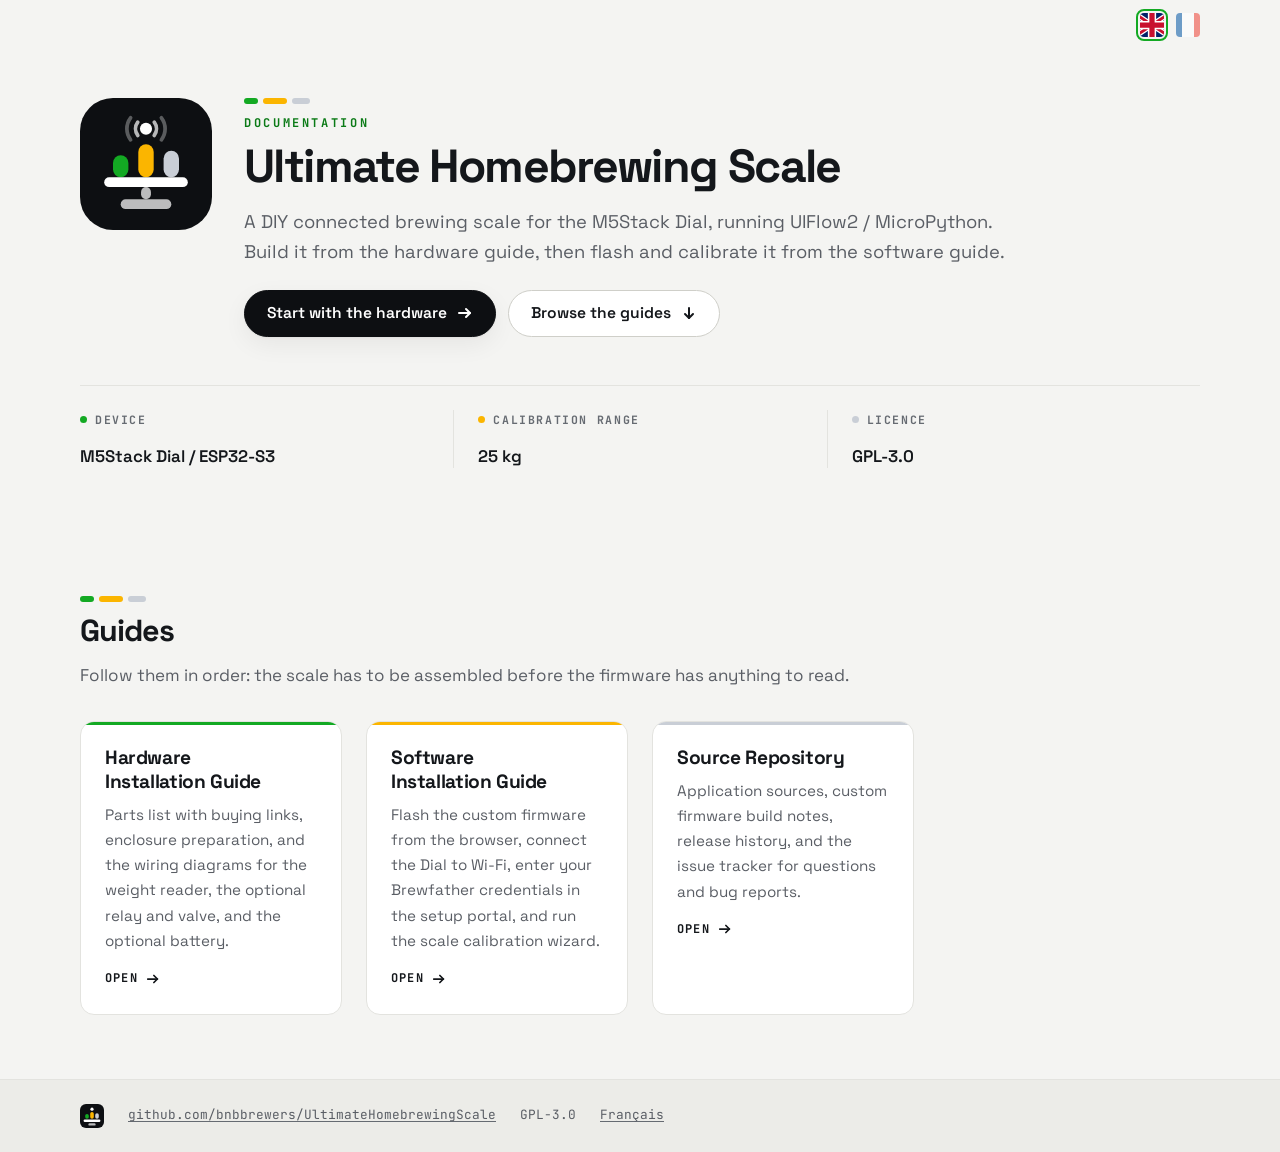
==== docs/index.html @ 586615c9 "feat(docs): rebuild the documentation site on the UHS styleguide Replace the per-page inline CSS of " ====
<!doctype html>
<html lang="en">
  <head>
    <meta charset="utf-8">
    <meta name="viewport" content="width=device-width, initial-scale=1">
    <title>Ultimate Homebrewing Scale — Documentation</title>
    <meta
      name="description"
      content="Documentation for Ultimate Homebrewing Scale, a DIY connected brewing scale for the M5Stack Dial: hardware assembly and software installation guides."
    >
    <link rel="stylesheet" href="assets/css/uhs-docs.css">
    <link rel="icon" type="image/png" sizes="32x32" href="assets/logo/uhs-logo-dark-32.png">
    <link rel="icon" type="image/png" sizes="16x16" href="assets/logo/uhs-logo-dark-16.png">
    <link rel="apple-touch-icon" sizes="180x180" href="assets/logo/uhs-logo-dark-180.png">
    <meta property="og:image" content="https://bnbbrewers.github.io/UltimateHomebrewingScale/assets/logo/uhs-logo-dark-1024.png">
  </head>
  <body>
    <a class="uhs-skip" href="#main">Skip to content</a>

    <header class="uhs-header">
      <div class="wrap">
        <nav class="uhs-lang" aria-label="Language">
          <a href="./" hreflang="en" lang="en" aria-current="true" title="English" aria-label="English"><img src="assets/flags/en.svg" alt="" width="24" height="24"></a>
          <a href="fr/" hreflang="fr" lang="fr" title="Français" aria-label="Français"><img src="assets/flags/fr.svg" alt="" width="24" height="24"></a>
        </nav>
      </div>
    </header>

    <section class="uhs-hero" aria-labelledby="page-title">
      <div class="wrap">
        <div class="uhs-hero__head">
          <svg class="uhs-hero__logo" viewBox="0 0 120 120" role="img" aria-label="Ultimate Homebrewing Scale">
            <rect width="120" height="120" rx="30" fill="#0D0F12"/>
            <g fill="none" stroke="#FFFFFF" stroke-width="3.4" stroke-linecap="round">
              <path d="M46 38A16.5 16.5 0 0 1 46 18" stroke-opacity=".32"/>
              <path d="M74 18A16.5 16.5 0 0 1 74 38" stroke-opacity=".32"/>
              <path d="M52.5 34A10 10 0 0 1 52.5 22" stroke-opacity=".7"/>
              <path d="M67.5 22A10 10 0 0 1 67.5 34" stroke-opacity=".7"/>
            </g>
            <circle cx="60" cy="28" r="5.5" fill="#FFFFFF"/>
            <rect x="30" y="52" width="14" height="20" rx="7" fill="#13A923"/>
            <rect x="53" y="42" width="14" height="30" rx="7" fill="#FBB500"/>
            <rect x="76" y="48" width="14" height="24" rx="7" fill="#C9CED6"/>
            <rect x="22" y="72" width="76" height="9" rx="4.5" fill="#FFFFFF"/>
            <rect x="55.5" y="81" width="9" height="11" rx="4.5" fill="#FFFFFF" fill-opacity=".72"/>
            <rect x="37" y="92" width="46" height="9" rx="4.5" fill="#FFFFFF" fill-opacity=".72"/>
          </svg>

          <div class="uhs-hero__text">
            <span class="uhs-rule" aria-hidden="true"><i></i><i></i><i></i></span>
            <p class="uhs-eyebrow">Documentation</p>
            <h1 id="page-title">Ultimate Homebrewing Scale</h1>
            <p class="uhs-lede">
              A DIY connected brewing scale for the M5Stack Dial, running UIFlow2 / MicroPython.
              Build it from the hardware guide, then flash and calibrate it from the software guide.
            </p>
            <div class="uhs-actions">
              <a class="uhs-btn" href="HardwareInstallationGuide/en/">
                Start with the hardware
                <svg width="16" height="16" viewBox="0 0 16 16" fill="none" stroke="currentColor" stroke-width="2" stroke-linecap="round" stroke-linejoin="round" aria-hidden="true"><path d="M2 8h11"/><path d="M9 4l4 4-4 4"/></svg>
              </a>
              <a class="uhs-btn uhs-btn--ghost" href="#guides">
                Browse the guides
                <svg width="16" height="16" viewBox="0 0 16 16" fill="none" stroke="currentColor" stroke-width="2" stroke-linecap="round" stroke-linejoin="round" aria-hidden="true"><path d="M8 3v10"/><path d="M4 9l4 4 4-4"/></svg>
              </a>
            </div>
          </div>
        </div>

        <div class="uhs-facts">
          <div>
            <p class="uhs-facts__label">Device</p>
            <p class="uhs-facts__value">M5Stack Dial / ESP32-S3</p>
          </div>
          <div>
            <p class="uhs-facts__label">Calibration range</p>
            <p class="uhs-facts__value">25 kg</p>
          </div>
          <div>
            <p class="uhs-facts__label">Licence</p>
            <p class="uhs-facts__value">GPL-3.0</p>
          </div>
        </div>
      </div>
    </section>

    <main id="main">
      <section id="guides" class="uhs-section">
        <div class="wrap">
          <span class="uhs-rule" aria-hidden="true"><i></i><i></i><i></i></span>
          <h2>Guides</h2>
          <p class="uhs-section__intro">
            Follow them in order: the scale has to be assembled before the firmware has anything to read.
          </p>

          <div class="uhs-cards">
            <a class="uhs-card uhs-card--link" href="HardwareInstallationGuide/en/">
              <h3>Hardware Installation Guide</h3>
              <p>
                Parts list with buying links, enclosure preparation, and the wiring diagrams for the weight
                reader, the optional relay and valve, and the optional battery.
              </p>
              <span class="uhs-card__more">
                Open
                <svg width="14" height="14" viewBox="0 0 16 16" fill="none" stroke="currentColor" stroke-width="2" stroke-linecap="round" stroke-linejoin="round" aria-hidden="true"><path d="M2 8h11"/><path d="M9 4l4 4-4 4"/></svg>
              </span>
            </a>

            <a class="uhs-card uhs-card--link" href="SoftwareInstallationGuide/en/">
              <h3>Software Installation Guide</h3>
              <p>
                Flash the custom firmware from the browser, connect the Dial to Wi-Fi, enter your Brewfather
                credentials in the setup portal, and run the scale calibration wizard.
              </p>
              <span class="uhs-card__more">
                Open
                <svg width="14" height="14" viewBox="0 0 16 16" fill="none" stroke="currentColor" stroke-width="2" stroke-linecap="round" stroke-linejoin="round" aria-hidden="true"><path d="M2 8h11"/><path d="M9 4l4 4-4 4"/></svg>
              </span>
            </a>

            <a class="uhs-card uhs-card--link" href="https://github.com/bnbbrewers/UltimateHomebrewingScale">
              <h3>Source Repository</h3>
              <p>
                Application sources, custom firmware build notes, release history, and the issue tracker for
                questions and bug reports.
              </p>
              <span class="uhs-card__more">
                Open
                <svg width="14" height="14" viewBox="0 0 16 16" fill="none" stroke="currentColor" stroke-width="2" stroke-linecap="round" stroke-linejoin="round" aria-hidden="true"><path d="M2 8h11"/><path d="M9 4l4 4-4 4"/></svg>
              </span>
            </a>
          </div>
        </div>
      </section>
    </main>

    <footer class="uhs-footer">
      <div class="wrap">
        <svg viewBox="0 0 120 120" aria-hidden="true">
          <rect width="120" height="120" rx="30" fill="#0D0F12"/>
          <circle cx="60" cy="26" r="8" fill="#FFFFFF"/>
          <rect x="26" y="50" width="18" height="24" rx="9" fill="#13A923"/>
          <rect x="51" y="40" width="18" height="34" rx="9" fill="#FBB500"/>
          <rect x="76" y="46" width="18" height="28" rx="9" fill="#C9CED6"/>
          <rect x="18" y="78" width="84" height="12" rx="6" fill="#FFFFFF"/>
          <rect x="42" y="96" width="36" height="12" rx="6" fill="#FFFFFF" fill-opacity=".72"/>
        </svg>
        <a href="https://github.com/bnbbrewers/UltimateHomebrewingScale">github.com/bnbbrewers/UltimateHomebrewingScale</a>
        <span>GPL-3.0</span>
        <a href="fr/" hreflang="fr" lang="fr">Français</a>
      </div>
    </footer>
  </body>
</html>
---- docs/assets/css/uhs-docs.css ----
/* Ultimate Homebrewing Scale — documentation stylesheet.
   Single stylesheet for every page published under docs/.
   DOCS_STYLEGUIDE.md is the source of truth; section numbers below match it. */

/* ------------------------------------------------------------------ fonts */
/* Self-hosted so the documentation stays readable offline from a clone. */

@font-face {
  font-family: "Space Grotesk";
  font-style: normal;
  font-weight: 300 700;
  font-display: swap;
  src: url("../fonts/space-grotesk-latin-wght-normal.woff2") format("woff2");
}

@font-face {
  font-family: "JetBrains Mono";
  font-style: normal;
  font-weight: 100 800;
  font-display: swap;
  src: url("../fonts/jetbrains-mono-latin-wght-normal.woff2") format("woff2");
}

/* ------------------------------------------------------------- §2 tokens */

:root {
  color-scheme: light dark;

  /* brand */
  --uhs-ink:        #0D0F12;
  --uhs-green:      #13A923;   /* hop   — flat fills and graphics */
  --uhs-amber:      #FBB500;   /* malt  — flat fills and graphics */
  --uhs-steel:      #C9CED6;   /* keg   — flat fills and graphics */

  /* readable variants for text on a light surface */
  --uhs-green-ink:  #0A7A16;
  --uhs-amber-ink:  #8A6200;
  --uhs-steel-ink:  #5A6270;

  /* surfaces */
  --uhs-bg:         #F4F4F2;
  --uhs-surface:    #FFFFFF;
  --uhs-surface-2:  #ECECE8;
  --uhs-border:     #E3E3DF;
  --uhs-border-strong: #CFCFC9;

  /* text */
  --uhs-text:       #14171B;
  --uhs-text-muted: #5A5E65;
  /* Styleguide 2 gives #80858C, but that is 3.37:1 on --uhs-bg and section 7
     requires 4.5:1 for text — this token labels the facts band. Darkened to
     the lightest value clearing 4.5:1 on all three light surfaces
     (bg 4.88, surface 5.37, surface-2 4.53), still lighter than
     --uhs-text-muted so the hierarchy holds. */
  --uhs-text-faint: #666B72;

  /* callout tints */
  --uhs-tint-green: #F1FAF2;
  --uhs-tint-amber: #FFF8E6;
  --uhs-tint-steel: #F2F4F7;

  /* code */
  --uhs-code-bg:    #0D0F12;
  --uhs-code-fg:    #EDEFF2;

  /* primary button — inverts in the dark theme */
  --uhs-btn-bg:       #0D0F12;
  --uhs-btn-fg:       #FFFFFF;
  --uhs-btn-bg-hover: #252A32;

  /* type */
  --uhs-font-sans: "Space Grotesk", ui-sans-serif, system-ui, "Segoe UI", sans-serif;
  --uhs-font-mono: "JetBrains Mono", ui-monospace, SFMono-Regular, Menlo, monospace;

  /* rhythm */
  --uhs-space-1: 4px;   --uhs-space-2: 8px;   --uhs-space-3: 12px;
  --uhs-space-4: 16px;  --uhs-space-5: 24px;  --uhs-space-6: 32px;
  --uhs-space-7: 48px;  --uhs-space-8: 64px;

  --uhs-radius-sm: 8px;
  --uhs-radius:    14px;
  --uhs-radius-lg: 20px;
  --uhs-radius-pill: 999px;

  --uhs-shadow: 0 1px 2px rgba(13, 15, 18, .04), 0 8px 24px rgba(13, 15, 18, .06);
  --uhs-shadow-lift: 0 2px 4px rgba(13, 15, 18, .06), 0 14px 32px rgba(13, 15, 18, .10);

  --uhs-measure: 72ch;   /* reading width of body copy */
  --uhs-page:   1120px;  /* container max width */
}

@media (prefers-color-scheme: dark) {
  :root {
    --uhs-bg:         #0D0F12;
    --uhs-surface:    #15181D;
    --uhs-surface-2:  #1D2128;
    --uhs-border:     #262B33;
    --uhs-border-strong: #343A44;

    --uhs-text:       #EDEFF2;
    --uhs-text-muted: #A2A8B2;
    /* Same section 7 correction as the light theme: the styleguide value
       #7C838D is 4.22:1 on --uhs-surface-2. Lightened to clear 4.5:1 on all
       three dark surfaces, still darker than --uhs-text-muted. */
    --uhs-text-faint: #818892;

    --uhs-green-ink:  #3FD152;
    --uhs-amber-ink:  #FFC633;
    --uhs-steel-ink:  #A8B0BB;

    --uhs-tint-green: #101E13;
    --uhs-tint-amber: #211A08;
    --uhs-tint-steel: #161A20;

    --uhs-code-bg:    #05070A;

    --uhs-btn-bg:       #EDEFF2;
    --uhs-btn-fg:       #0D0F12;
    --uhs-btn-bg-hover: #FFFFFF;

    --uhs-shadow: 0 1px 2px rgba(0,0,0,.4), 0 8px 24px rgba(0,0,0,.35);
    --uhs-shadow-lift: 0 2px 4px rgba(0,0,0,.45), 0 14px 32px rgba(0,0,0,.45);
  }
}

/* --------------------------------------------------- §3 base and typography */

*, *::before, *::after { box-sizing: border-box; }

html {
  scroll-behavior: smooth;
  -webkit-text-size-adjust: 100%;
}

body {
  margin: 0;
  background: var(--uhs-bg);
  color: var(--uhs-text);
  font-family: var(--uhs-font-sans);
  font-size: 1.0625rem;
  font-weight: 400;
  line-height: 1.65;
}

.wrap {
  width: min(100% - 2 * var(--uhs-space-5), var(--uhs-page));
  margin-inline: auto;
}

h1, h2, h3 {
  font-family: var(--uhs-font-sans);
  font-weight: 700;
  color: var(--uhs-text);
  text-wrap: balance;
}

h1 {
  margin: 0 0 var(--uhs-space-4);
  font-size: clamp(2rem, 4.4vw, 2.9rem);
  line-height: 1.05;
  letter-spacing: -0.035em;
}

h2 {
  margin: 0 0 var(--uhs-space-3);
  font-size: clamp(1.5rem, 3vw, 1.9rem);
  line-height: 1.15;
  letter-spacing: -0.03em;
}

h3 {
  margin: 0 0 var(--uhs-space-3);
  font-size: 1.2rem;
  line-height: 1.25;
  letter-spacing: -0.02em;
}

:where(p) { max-width: var(--uhs-measure); }
p { margin: 0 0 var(--uhs-space-4); }
p:last-child { margin-bottom: 0; }

a {
  color: inherit;
  text-decoration: underline;
  text-decoration-thickness: 0.07em;
  text-decoration-color: var(--uhs-text-faint);
  text-underline-offset: 0.18em;
}

a:hover { text-decoration-color: currentColor; }

strong { font-weight: 700; }

:focus-visible {
  outline: 2px solid var(--uhs-green);
  outline-offset: 2px;
  border-radius: 2px;
}

/* The sticky anchor bar must never cover the heading it jumped to. */
[id] { scroll-margin-top: 84px; }

.uhs-skip {
  position: absolute;
  left: var(--uhs-space-4);
  top: -100px;
  z-index: 40;
  padding: 10px 16px;
  border-radius: var(--uhs-radius-pill);
  background: var(--uhs-btn-bg);
  color: var(--uhs-btn-fg);
  font-weight: 600;
  text-decoration: none;
  transition: top .15s ease;
}

.uhs-skip:focus-visible { top: var(--uhs-space-3); }

/* --------------------------------------------- §5.0 three-colour brand rule */

.uhs-rule {
  display: flex;
  align-items: flex-end;
  gap: 5px;
  margin-bottom: var(--uhs-space-3);
}

.uhs-rule i { display: block; height: 6px; border-radius: 3px; }
.uhs-rule i:nth-child(1) { width: 14px; background: var(--uhs-green); }
.uhs-rule i:nth-child(2) { width: 24px; background: var(--uhs-amber); }
.uhs-rule i:nth-child(3) { width: 18px; background: var(--uhs-steel); }

/* ------------------------------------------------------------- §5.1 header */

/* Transparent: a filled strip carrying only two flags reads as a separate,
   empty band above the hero. It sits on the page instead. */
.uhs-header {
  background: transparent;
  border-bottom: 0;
}

.uhs-header .wrap {
  display: flex;
  align-items: center;
  justify-content: flex-end;
  min-height: 50px;
}

.uhs-lang {
  display: inline-flex;
  align-items: center;
  gap: var(--uhs-space-3);
}

.uhs-lang a {
  display: inline-flex;
  border-radius: 4px;
  text-decoration: none;
  opacity: .55;
  transition: opacity .15s ease;
}

.uhs-lang a:hover { opacity: 1; }

.uhs-lang a[aria-current="true"] {
  opacity: 1;
  outline: 2px solid var(--uhs-green);
  outline-offset: 2px;
}

.uhs-lang img {
  display: block;
  width: 24px;
  height: 24px;
  border-radius: 4px;
  object-fit: cover;
}

/* --------------------------------------------------------------- §5.2 hero */

.uhs-hero { padding-block: var(--uhs-space-7) var(--uhs-space-8); }

/* Two-column hero: copy on the left, summary panel on the right. Needs more
   room than the §6 paliers give, so it splits at its own 900px breakpoint —
   below that the panel drops under the copy. */
.uhs-hero__grid {
  display: grid;
  gap: var(--uhs-space-6);
  align-items: start;
}

@media (min-width: 900px) {
  .uhs-hero__grid { grid-template-columns: minmax(0, 1fr) minmax(0, 400px); }
}

/* Recessed: the panel sits a step away from the page so the boxes inside it
   can sit on --uhs-surface and read as raised. Three levels, both themes. */
.uhs-hero__panel {
  padding: var(--uhs-space-5);
  background: var(--uhs-surface-2);
  border: 1px solid var(--uhs-border);
  border-radius: var(--uhs-radius);
}

.uhs-hero__panel > :first-child { margin-top: 0; }

.uhs-hero__panel .uhs-hero__figure {
  max-width: none;
  margin: 0;
}

/* Compact: the panel has to stay close to the height of the copy beside it. */
.uhs-hero__panel .uhs-diagram__box {
  padding: var(--uhs-space-2) var(--uhs-space-3);
  border-color: var(--uhs-border-strong);
  font-size: .9rem;
}

.uhs-hero__panel .uhs-diagram__box span { margin-top: 0; }

.uhs-hero__head {
  display: flex;
  flex-direction: column;
  align-items: flex-start;
  gap: var(--uhs-space-5);
}

.uhs-hero__logo {
  flex: none;
  width: 84px;
  height: 84px;
}

/* align-items: flex-start above is what the row layout needs, but in the
   stacked layout it sizes this block to max-content and the h1 overflows the
   container. Stretch it back to the container width. */
.uhs-hero__text {
  align-self: stretch;
  max-width: var(--uhs-measure);
}

/* The hero illustration is a portrait device photo: bounded so it does not
   dominate the page the way a full-width figure would. */
.uhs-hero__figure {
  max-width: 300px;
  margin: var(--uhs-space-7) 0 0;
}

.uhs-eyebrow {
  margin: 0 0 var(--uhs-space-3);
  font-family: var(--uhs-font-mono);
  font-size: .75rem;
  font-weight: 700;
  line-height: 1.2;
  letter-spacing: 0.22em;
  text-transform: uppercase;
  color: var(--uhs-green-ink);
}

.uhs-lede {
  margin: 0;
  font-size: 1.15rem;
  line-height: 1.6;
  color: var(--uhs-text-muted);
}

/* Buttons — never more than two side by side. */

.uhs-actions {
  display: flex;
  flex-wrap: wrap;
  gap: var(--uhs-space-3);
  margin-top: var(--uhs-space-5);
}

.uhs-btn {
  display: inline-flex;
  align-items: center;
  gap: 10px;
  padding: 13px 22px;
  border: 1.5px solid var(--uhs-btn-bg);
  border-radius: var(--uhs-radius-pill);
  background: var(--uhs-btn-bg);
  color: var(--uhs-btn-fg);
  font-family: var(--uhs-font-sans);
  font-size: .975rem;
  font-weight: 600;
  line-height: 1.2;
  text-decoration: none;
  box-shadow: var(--uhs-shadow);
  cursor: pointer;
  transition: transform .15s ease, box-shadow .15s ease, background .15s ease, border-color .15s ease;
}

.uhs-btn svg {
  flex: none;
  transition: transform .15s ease;
}

.uhs-btn:hover {
  background: var(--uhs-btn-bg-hover);
  border-color: var(--uhs-btn-bg-hover);
  transform: translateY(-1px);
  box-shadow: var(--uhs-shadow-lift);
}

.uhs-btn:hover svg { transform: translateX(3px); }

.uhs-btn--ghost {
  background: var(--uhs-surface);
  color: var(--uhs-text);
  border-color: var(--uhs-border-strong);
  box-shadow: none;
}

.uhs-btn--ghost:hover {
  background: var(--uhs-surface-2);
  border-color: var(--uhs-border-strong);
  box-shadow: none;
}

.uhs-btn--ghost:hover svg { transform: translateY(2px); }

/* Facts band */

.uhs-facts {
  display: grid;
  gap: var(--uhs-space-5);
  margin-top: var(--uhs-space-7);
  padding-top: var(--uhs-space-5);
  border-top: 1px solid var(--uhs-border);
}

.uhs-facts__label {
  display: flex;
  align-items: center;
  gap: var(--uhs-space-2);
  font-family: var(--uhs-font-mono);
  font-size: .72rem;
  font-weight: 700;
  letter-spacing: 0.14em;
  text-transform: uppercase;
  color: var(--uhs-text-faint);
}

.uhs-facts__label::before {
  content: "";
  flex: none;
  width: 7px;
  height: 7px;
  border-radius: 50%;
  background: var(--uhs-steel);
}

.uhs-facts > div:nth-child(3n+1) .uhs-facts__label::before { background: var(--uhs-green); }
.uhs-facts > div:nth-child(3n+2) .uhs-facts__label::before { background: var(--uhs-amber); }
.uhs-facts > div:nth-child(3n)   .uhs-facts__label::before { background: var(--uhs-steel); }

.uhs-facts__value {
  margin-top: var(--uhs-space-2);
  font-size: 1.05rem;
  font-weight: 600;
  line-height: 1.4;
}

/* ------------------------------------------------- §5.3 sticky anchor bar */

.uhs-toc {
  position: sticky;
  top: 0;
  z-index: 20;
  background: var(--uhs-surface);
  border-top: 1px solid var(--uhs-border);
  border-bottom: 1px solid var(--uhs-border);
}

.uhs-toc .wrap {
  display: flex;
  align-items: center;
  gap: var(--uhs-space-4);
  min-height: 54px;
}

.uhs-toc__brand {
  flex: none;
  display: inline-flex;
  align-items: center;
  gap: var(--uhs-space-2);
  text-decoration: none;
}

.uhs-toc__brand svg { display: block; flex: none; }

.uhs-toc__brand span {
  display: none;
  font-family: var(--uhs-font-sans);
  font-size: 1.15rem;
  font-weight: 700;
  letter-spacing: -0.05em;
}

.uhs-toc__sep {
  flex: none;
  align-self: stretch;
  width: 1px;
  margin-block: 12px;
  background: var(--uhs-border);
}

.uhs-toc ul {
  display: flex;
  gap: var(--uhs-space-2);
  margin: 0;
  padding: 0;
  max-width: none;
  list-style: none;
  overflow-x: auto;
  scrollbar-width: none;
}

.uhs-toc ul::-webkit-scrollbar { display: none; }

/* Scoped to the list: a bare `.uhs-toc a` also matches the brand link and,
   being the more specific selector, would turn it into a pill. */
.uhs-toc ul a {
  display: block;
  padding: 6px 12px;
  /* Two deviations from styleguide 5.3, both on request: 2.5px rather than
     1.5px, and neutral label text instead of the border's -ink variant.
     Only the border carries the colour. */
  border: 2.5px solid var(--uhs-steel);
  border-radius: var(--uhs-radius-pill);
  font-family: var(--uhs-font-mono);
  font-size: .8rem;
  line-height: 1.3;
  white-space: nowrap;
  text-decoration: none;
  color: var(--uhs-text);
  transition: background .15s ease;
}

.uhs-toc li:nth-child(3n+1) a { border-color: var(--uhs-green); }
.uhs-toc li:nth-child(3n+1) a:hover { background: var(--uhs-tint-green); }
.uhs-toc li:nth-child(3n+2) a { border-color: var(--uhs-amber); }
.uhs-toc li:nth-child(3n+2) a:hover { background: var(--uhs-tint-amber); }
.uhs-toc li:nth-child(3n)   a { border-color: var(--uhs-steel); }
.uhs-toc li:nth-child(3n)   a:hover { background: var(--uhs-tint-steel); }

/* ----------------------------------------------------------- §5.4 sections */

.uhs-section { padding-block: var(--uhs-space-8); }
.uhs-section + .uhs-section { border-top: 1px solid var(--uhs-border); }

.uhs-section__intro {
  margin: 0;
  color: var(--uhs-text-muted);
}

.uhs-subhead {
  margin: var(--uhs-space-7) 0 var(--uhs-space-3);
  font-size: 1.05rem;
}

/* ------------------------------------------------------------- §5.5 cards */

.uhs-cards {
  display: grid;
  /* auto-fill, not auto-fit: auto-fit collapses the empty tracks, so a group
     holding a single card stretches it across the full page width and its
     photo becomes a letterbox. */
  grid-template-columns: repeat(auto-fill, minmax(240px, 1fr));
  gap: var(--uhs-space-5);
  margin-top: var(--uhs-space-6);
}

.uhs-card {
  position: relative;
  overflow: hidden;
  padding: var(--uhs-space-5);
  background: var(--uhs-surface);
  border: 1px solid var(--uhs-border);
  border-radius: var(--uhs-radius);
}

.uhs-card::before {
  content: "";
  position: absolute;
  inset: 0 0 auto 0;
  height: 3px;
  background: var(--uhs-steel);
}

.uhs-card:nth-child(3n+1)::before { background: var(--uhs-green); }
.uhs-card:nth-child(3n+2)::before { background: var(--uhs-amber); }
.uhs-card:nth-child(3n)::before   { background: var(--uhs-steel); }

.uhs-card h3 { margin-bottom: var(--uhs-space-2); }

.uhs-card p {
  max-width: none;
  margin-bottom: 0;
  font-size: .95rem;
  color: var(--uhs-text-muted);
}

.uhs-card p + p { margin-top: var(--uhs-space-3); }

.uhs-cards + .uhs-note { margin-top: var(--uhs-space-6); }

/* Part card — the shopping-list variant: product photo, copy, buy links.
   Column layout so the buy links sit at the card foot however long the copy. */

.uhs-card--part {
  display: flex;
  flex-direction: column;
}

.uhs-card--part .uhs-card__links { margin-top: auto; }

.uhs-card__photo {
  margin: 0 0 var(--uhs-space-4);
  overflow: hidden;
  background: var(--uhs-surface-2);
  border: 1px solid var(--uhs-border);
  border-radius: var(--uhs-radius-sm);
}

.uhs-card__photo img {
  display: block;
  width: 100%;
  height: 168px;
  object-fit: contain;
}

.uhs-card__links {
  max-width: none;
  margin: var(--uhs-space-4) 0 0;
  padding-left: 1.15rem;
  font-family: var(--uhs-font-mono);
  font-size: .8rem;
  line-height: 1.6;
}

.uhs-card__links li + li { margin-top: var(--uhs-space-1); }

/* ------------------------------------------------------ §5.6 numbered steps */

.uhs-steps {
  counter-reset: uhs-step;
  max-width: none;
  margin: var(--uhs-space-6) 0 0;
  padding: 0;
  list-style: none;
}

.uhs-step {
  counter-increment: uhs-step;
  position: relative;
  padding-bottom: var(--uhs-space-7);
}

.uhs-step:last-child { padding-bottom: 0; }

.uhs-step::before {
  content: counter(uhs-step);
  display: flex;
  align-items: center;
  justify-content: center;
  width: 40px;
  height: 40px;
  margin-bottom: var(--uhs-space-4);
  border: 3px solid var(--uhs-steel);
  border-radius: 50%;
  background: var(--uhs-ink);
  color: #FFFFFF;
  font-family: var(--uhs-font-mono);
  font-size: .95rem;
  font-weight: 700;
  line-height: 1;
}

.uhs-step:nth-child(3n+1)::before { border-color: var(--uhs-green); }
.uhs-step:nth-child(3n+2)::before { border-color: var(--uhs-amber); }
.uhs-step:nth-child(3n)::before   { border-color: var(--uhs-steel); }

.uhs-step h3 { margin-top: 0; }

.uhs-step > ol,
.uhs-step > ul {
  max-width: var(--uhs-measure);
  margin: 0 0 var(--uhs-space-4);
  padding-left: 1.3rem;
}

.uhs-step > ol li + li,
.uhs-step > ul li + li { margin-top: var(--uhs-space-2); }

/* ------------------------------------------------------------ §5.7 figures */

.uhs-figure { margin: 0 0 var(--uhs-space-5); }

.uhs-figure img {
  display: block;
  max-width: 100%;
  height: auto;
  background: var(--uhs-surface);
  border: 1px solid var(--uhs-border);
  border-radius: var(--uhs-radius);
}

.uhs-figure figcaption {
  margin-top: var(--uhs-space-3);
  font-family: var(--uhs-font-mono);
  font-size: .8rem;
  line-height: 1.5;
  letter-spacing: 0.02em;
  color: var(--uhs-text-muted);
}

/* Device and phone screenshots are tall portraits shot at sensor resolution;
   left at container width they swamp the step they illustrate. Wiring
   diagrams are deliberately excluded — those are drawings meant to be read. */
.uhs-figure--portrait { max-width: 400px; }

.uhs-figures {
  display: grid;
  grid-template-columns: repeat(auto-fit, minmax(220px, 1fr));
  gap: var(--uhs-space-5);
  margin-bottom: var(--uhs-space-5);
}

.uhs-figures .uhs-figure { margin-bottom: 0; }

/* ----------------------------------------------------------- §5.8 callouts */

.uhs-note {
  margin: 0 0 var(--uhs-space-5);
  padding: var(--uhs-space-4);
  background: var(--uhs-tint-steel);
  border: 1px solid var(--uhs-border);
  border-left: 3px solid var(--uhs-steel-ink);
  border-radius: var(--uhs-radius-sm);
  font-size: .975rem;
}

.uhs-note p { max-width: none; }
.uhs-note > :last-child { margin-bottom: 0; }

.uhs-note__label { font-weight: 700; color: var(--uhs-steel-ink); }

.uhs-note--tip { background: var(--uhs-tint-green); border-left-color: var(--uhs-green); }
.uhs-note--tip .uhs-note__label { color: var(--uhs-green-ink); }

.uhs-note--warn { background: var(--uhs-tint-amber); border-left-color: var(--uhs-amber); }
.uhs-note--warn .uhs-note__label { color: var(--uhs-amber-ink); }

.uhs-note--info { background: var(--uhs-tint-steel); border-left-color: var(--uhs-steel-ink); }
.uhs-note--info .uhs-note__label { color: var(--uhs-steel-ink); }

/* ------------------------------------------------------------- §5.9 tables */

.uhs-table-wrap {
  margin: 0 0 var(--uhs-space-5);
  overflow-x: auto;
}

.uhs-table {
  width: 100%;
  border-collapse: collapse;
  font-size: .95rem;
}

.uhs-table th,
.uhs-table td {
  padding: var(--uhs-space-3) var(--uhs-space-4);
  text-align: left;
  vertical-align: top;
}

.uhs-table th:first-child,
.uhs-table td:first-child { padding-left: 0; }

.uhs-table th {
  font-family: var(--uhs-font-mono);
  font-size: .75rem;
  font-weight: 700;
  letter-spacing: 0.12em;
  text-transform: uppercase;
  color: var(--uhs-text-muted);
  border-bottom: 2px solid var(--uhs-border-strong);
  white-space: nowrap;
}

.uhs-table td { border-bottom: 1px solid var(--uhs-border); }
.uhs-table tbody tr:last-child td { border-bottom: 0; }

/* --------------------------------------------------------------- §5.10 code */

code {
  padding: 2px 6px;
  background: var(--uhs-surface-2);
  border: 1px solid var(--uhs-border);
  border-radius: 6px;
  font-family: var(--uhs-font-mono);
  font-size: .9em;
  /* SSIDs and portal addresses are long unbreakable tokens on a narrow screen. */
  overflow-wrap: break-word;
}

pre {
  margin: 0 0 var(--uhs-space-5);
  padding: var(--uhs-space-5);
  background: var(--uhs-code-bg);
  color: var(--uhs-code-fg);
  border-radius: var(--uhs-radius);
  overflow-x: auto;
  font-size: .875rem;
  line-height: 1.55;
}

pre code {
  padding: 0;
  background: none;
  border: 0;
  font-size: inherit;
  color: inherit;
}

/* ---------------------------------------------------- §5.11 troubleshooting */

.uhs-troubleshoot {
  max-width: var(--uhs-measure);
  margin: var(--uhs-space-6) 0 0;
}

.uhs-troubleshoot dt {
  padding-top: var(--uhs-space-4);
  font-weight: 600;
}

.uhs-troubleshoot dd {
  margin: var(--uhs-space-1) 0 0;
  padding-bottom: var(--uhs-space-4);
  border-bottom: 1px solid var(--uhs-border);
  color: var(--uhs-text-muted);
}

.uhs-troubleshoot dd:last-child { border-bottom: 0; }

/* ------------------------------------------------------------ §5.12 footer */

.uhs-footer {
  background: var(--uhs-surface-2);
  border-top: 1px solid var(--uhs-border);
  font-family: var(--uhs-font-mono);
  font-size: .8rem;
  line-height: 1.6;
  color: var(--uhs-text-muted);
}

.uhs-footer .wrap {
  display: flex;
  flex-wrap: wrap;
  align-items: center;
  gap: var(--uhs-space-3) var(--uhs-space-5);
  padding-block: var(--uhs-space-5);
}

.uhs-footer svg {
  flex: none;
  display: block;
  width: 24px;
  height: 24px;
}

/* The repository URL is one unbreakable token, wider than the container at
   320px; without this it scrolls the whole document sideways. */
.uhs-footer a { overflow-wrap: anywhere; }

/* --------------------------------------------- hero flow diagram (hardware) */
/* Not a styleguide component: the hardware hero illustration is a block
   diagram rather than a photo. Kept in ink and grey, decorative only.
   It is a tree, not a chain: both the weight reader (Port A) and the optional
   relay (Port B) hang off the Dial. A stacked chain would wrongly read as the
   VEVOR platform feeding the relay. */

.uhs-diagram {
  display: flex;
  flex-direction: column;
}

.uhs-diagram__box {
  padding: var(--uhs-space-4);
  background: var(--uhs-surface);
  border: 1px solid var(--uhs-border);
  border-radius: var(--uhs-radius-sm);
  font-size: .95rem;
  font-weight: 600;
}

.uhs-diagram__box span {
  display: block;
  margin-top: var(--uhs-space-1);
  font-family: var(--uhs-font-mono);
  font-size: .72rem;
  font-weight: 400;
  letter-spacing: 0.02em;
  color: var(--uhs-text-muted);
}

/* The trunk: a rule descending from the root box, with one elbow per branch. */
.uhs-diagram__branches {
  display: flex;
  flex-direction: column;
  gap: var(--uhs-space-4);
  margin-left: var(--uhs-space-5);
  padding: var(--uhs-space-4) 0 0 var(--uhs-space-4);
  border-left: 2px solid var(--uhs-border-strong);
}

.uhs-diagram__branch {
  position: relative;
  display: flex;
  flex-direction: column;
  gap: var(--uhs-space-1);
}

.uhs-diagram__branch::before {
  content: "";
  position: absolute;
  top: 20px;
  left: calc(-1 * var(--uhs-space-4));
  width: var(--uhs-space-4);
  height: 2px;
  background: var(--uhs-border-strong);
}

/* The last branch ends the trunk: mask the rule below its elbow. */
.uhs-diagram__branch:last-child::after {
  content: "";
  position: absolute;
  top: 22px;
  bottom: calc(-1 * var(--uhs-space-4));
  left: calc(-1 * var(--uhs-space-4) - 2px);
  width: 2px;
  background: var(--uhs-surface-2);
}

.uhs-diagram__link {
  display: flex;
  justify-content: center;
  color: var(--uhs-text-faint);
}

/* ------------------------------------------------- web installer (software) */
/* esp-web-tools renders its own button; the slotted one inherits .uhs-btn. */

.uhs-install {
  display: flex;
  flex-wrap: wrap;
  align-items: center;
  gap: var(--uhs-space-4);
  margin: 0 0 var(--uhs-space-5);
  padding: var(--uhs-space-5);
  background: var(--uhs-surface);
  border: 1px solid var(--uhs-border);
  border-radius: var(--uhs-radius);
}

/* -------------------------------------------------- home page card listing */

.uhs-card--link { display: block; text-decoration: none; }

.uhs-card--link:hover {
  border-color: var(--uhs-border-strong);
  box-shadow: var(--uhs-shadow);
}

.uhs-card__more {
  display: inline-flex;
  align-items: center;
  gap: 8px;
  margin-top: var(--uhs-space-4);
  font-family: var(--uhs-font-mono);
  font-size: .75rem;
  font-weight: 700;
  letter-spacing: 0.1em;
  text-transform: uppercase;
}

.uhs-card__more svg { transition: transform .15s ease; }
.uhs-card--link:hover .uhs-card__more svg { transform: translateX(3px); }

/* Redirect stub pages. */

.uhs-redirect {
  display: grid;
  min-height: 100vh;
  place-items: center;
  padding: var(--uhs-space-5);
  text-align: center;
}

/* ------------------------------------------------------------- §6 responsive */

@media (min-width: 640px) {
  .uhs-facts {
    grid-template-columns: repeat(3, 1fr);
    gap: 0;
  }

  .uhs-facts > div { padding-right: var(--uhs-space-5); }

  .uhs-facts > div + div {
    padding-left: var(--uhs-space-5);
    border-left: 1px solid var(--uhs-border);
  }

  .uhs-step { padding-left: 64px; }

  .uhs-step::before {
    position: absolute;
    left: 0;
    top: 0;
    margin-bottom: 0;
  }

  /* The connecting rule runs from one badge to the next, and stops short. */
  .uhs-step::after {
    content: "";
    position: absolute;
    left: 19px;
    top: 48px;
    bottom: var(--uhs-space-3);
    width: 2px;
    background: var(--uhs-border);
  }

  .uhs-step:last-child::after { display: none; }
}

@media (min-width: 720px) {
  .uhs-hero__head { flex-direction: row; gap: var(--uhs-space-6); }
  .uhs-hero__logo { width: 132px; height: 132px; }
  .uhs-toc__brand span { display: block; }
  .uhs-table th:first-child { width: 34%; }
}

/* --------------------------------------------------------- §7 accessibility */

@media (prefers-reduced-motion: reduce) {
  html { scroll-behavior: auto; }

  *, *::before, *::after {
    transition-duration: 0.01ms !important;
    animation-duration: 0.01ms !important;
    animation-iteration-count: 1 !important;
  }
}
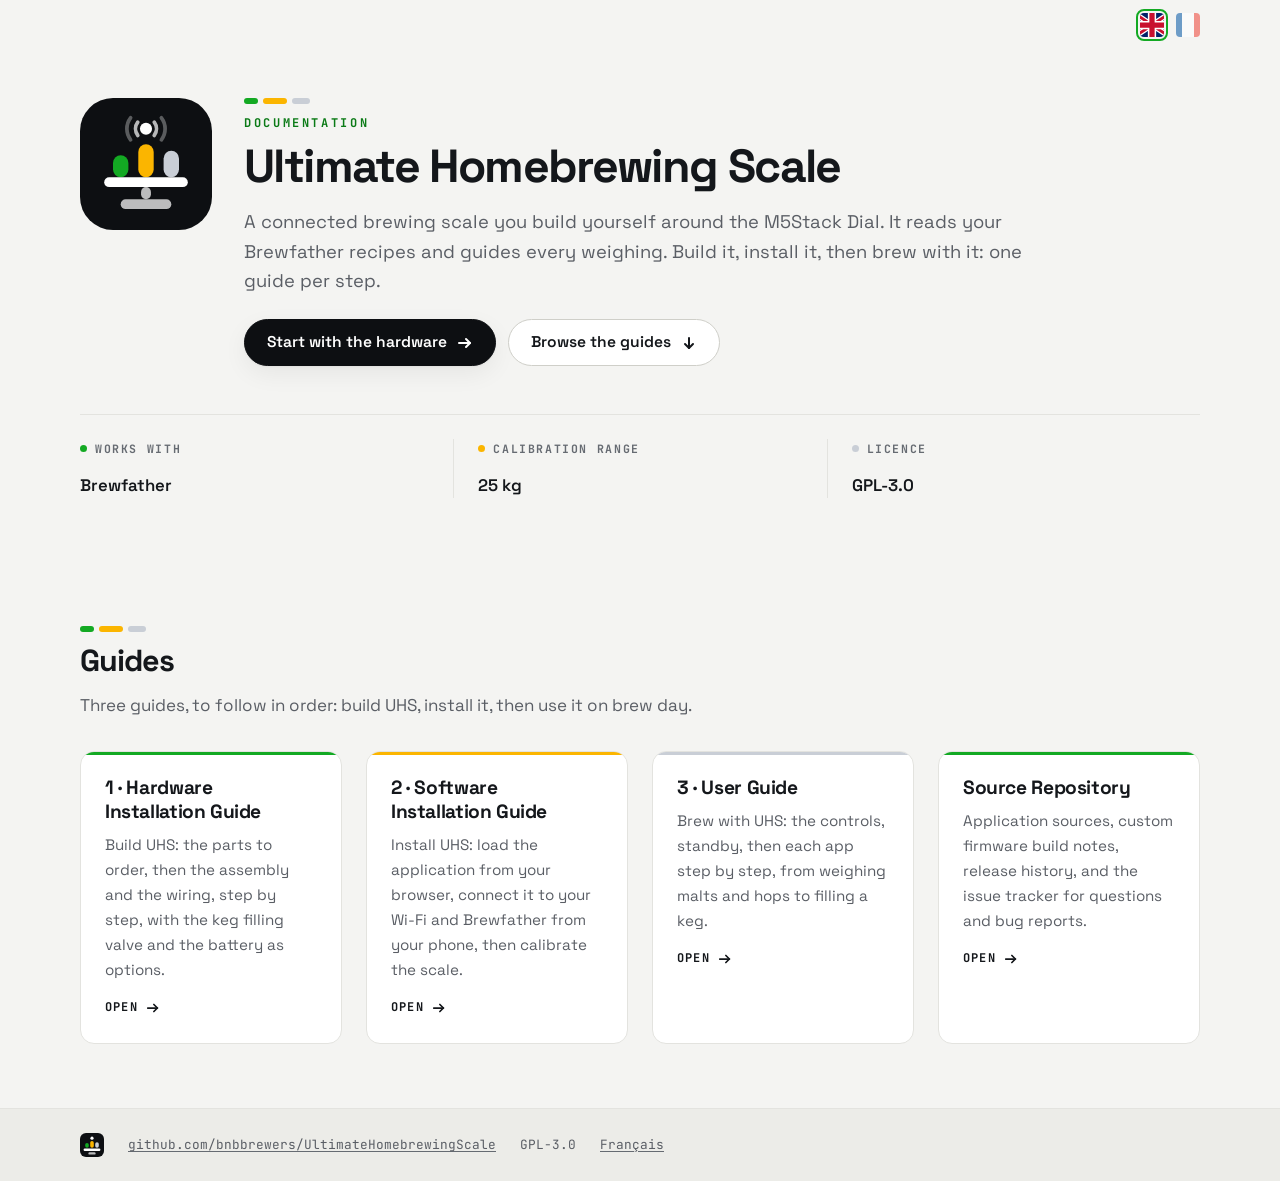
==== commit e65761d9: "docs: add the user guide and tell one story across the three guides - New UserGuide (EN/FR): control" ====
--- a/docs/index.html
+++ b/docs/index.html
@@ -6,7 +6,7 @@
     <title>Ultimate Homebrewing Scale — Documentation</title>
     <meta
       name="description"
-      content="Documentation for Ultimate Homebrewing Scale, a DIY connected brewing scale for the M5Stack Dial: hardware assembly and software installation guides."
+      content="Documentation for Ultimate Homebrewing Scale, a DIY connected brewing scale for the M5Stack Dial: hardware assembly, software installation and user guides."
     >
     <link rel="stylesheet" href="assets/css/uhs-docs.css">
     <link rel="icon" type="image/png" sizes="32x32" href="assets/logo/uhs-logo-dark-32.png">
@@ -51,8 +51,8 @@
             <p class="uhs-eyebrow">Documentation</p>
             <h1 id="page-title">Ultimate Homebrewing Scale</h1>
             <p class="uhs-lede">
-              A DIY connected brewing scale for the M5Stack Dial, running UIFlow2 / MicroPython.
-              Build it from the hardware guide, then flash and calibrate it from the software guide.
+              A connected brewing scale you build yourself around the M5Stack Dial. It reads your Brewfather
+              recipes and guides every weighing. Build it, install it, then brew with it: one guide per step.
             </p>
             <div class="uhs-actions">
               <a class="uhs-btn" href="HardwareInstallationGuide/en/">
@@ -69,8 +69,8 @@
 
         <div class="uhs-facts">
           <div>
-            <p class="uhs-facts__label">Device</p>
-            <p class="uhs-facts__value">M5Stack Dial / ESP32-S3</p>
+            <p class="uhs-facts__label">Works with</p>
+            <p class="uhs-facts__value">Brewfather</p>
           </div>
           <div>
             <p class="uhs-facts__label">Calibration range</p>
@@ -90,15 +90,15 @@
           <span class="uhs-rule" aria-hidden="true"><i></i><i></i><i></i></span>
           <h2>Guides</h2>
           <p class="uhs-section__intro">
-            Follow them in order: the scale has to be assembled before the firmware has anything to read.
+            Three guides, to follow in order: build UHS, install it, then use it on brew day.
           </p>
 
           <div class="uhs-cards">
             <a class="uhs-card uhs-card--link" href="HardwareInstallationGuide/en/">
-              <h3>Hardware Installation Guide</h3>
+              <h3>1 · Hardware Installation Guide</h3>
               <p>
-                Parts list with buying links, enclosure preparation, and the wiring diagrams for the weight
-                reader, the optional relay and valve, and the optional battery.
+                Build UHS: the parts to order, then the assembly and the wiring, step by step, with the keg
+                filling valve and the battery as options.
               </p>
               <span class="uhs-card__more">
                 Open
@@ -107,10 +107,22 @@
             </a>
 
             <a class="uhs-card uhs-card--link" href="SoftwareInstallationGuide/en/">
-              <h3>Software Installation Guide</h3>
+              <h3>2 · Software Installation Guide</h3>
               <p>
-                Flash the custom firmware from the browser, connect the Dial to Wi-Fi, enter your Brewfather
-                credentials in the setup portal, and run the scale calibration wizard.
+                Install UHS: load the application from your browser, connect it to your Wi-Fi and Brewfather
+                from your phone, then calibrate the scale.
+              </p>
+              <span class="uhs-card__more">
+                Open
+                <svg width="14" height="14" viewBox="0 0 16 16" fill="none" stroke="currentColor" stroke-width="2" stroke-linecap="round" stroke-linejoin="round" aria-hidden="true"><path d="M2 8h11"/><path d="M9 4l4 4-4 4"/></svg>
+              </span>
+            </a>
+
+            <a class="uhs-card uhs-card--link" href="UserGuide/en/">
+              <h3>3 · User Guide</h3>
+              <p>
+                Brew with UHS: the controls, standby, then each app step by step, from weighing malts and hops
+                to filling a keg.
               </p>
               <span class="uhs-card__more">
                 Open
--- a/docs/assets/css/uhs-docs.css
+++ b/docs/assets/css/uhs-docs.css
@@ -991,6 +991,65 @@
 .uhs-card__more svg { transition: transform .15s ease; }
 .uhs-card--link:hover .uhs-card__more svg { transform: translateX(3px); }
 
+/* -------------------------------------------------- user guide app entries */
+
+/* The launcher icons are the Dial's own artwork, shown as they appear on the
+   device: content, like a screenshot, not decoration. They are 38 px sources,
+   so they stay close to that size rather than being blown up. Their corners
+   are opaque black, drawn for the Dial's black screen: the round crop keeps
+   the disc and drops the square in the light theme. */
+
+.uhs-applist img,
+.uhs-app-head img { border-radius: 50%; }
+
+/* Steps are followed by a callout at section level here, not inside a step. */
+.uhs-steps + .uhs-note { margin-top: var(--uhs-space-6); }
+
+.uhs-applist {
+  display: grid;
+  gap: var(--uhs-space-2);
+  max-width: none;
+  margin: 0;
+  padding: 0;
+  list-style: none;
+}
+
+.uhs-applist a {
+  display: flex;
+  align-items: center;
+  gap: var(--uhs-space-3);
+  padding: var(--uhs-space-2) var(--uhs-space-3);
+  background: var(--uhs-surface);
+  border: 1px solid var(--uhs-border-strong);
+  border-radius: var(--uhs-radius-sm);
+  text-decoration: none;
+  transition: border-color .15s ease, box-shadow .15s ease;
+}
+
+.uhs-applist a:hover { box-shadow: var(--uhs-shadow); }
+
+.uhs-applist img { flex: none; width: 38px; height: 38px; }
+
+.uhs-applist strong { display: block; font-size: .975rem; }
+
+.uhs-applist span {
+  display: block;
+  font-size: .85rem;
+  line-height: 1.4;
+  color: var(--uhs-text-muted);
+}
+
+.uhs-app-head {
+  display: flex;
+  align-items: center;
+  gap: var(--uhs-space-4);
+  margin-bottom: var(--uhs-space-3);
+}
+
+.uhs-app-head h2 { margin: 0; }
+
+.uhs-app-head img { flex: none; width: 48px; height: 48px; }
+
 /* Redirect stub pages. */
 
 .uhs-redirect {
